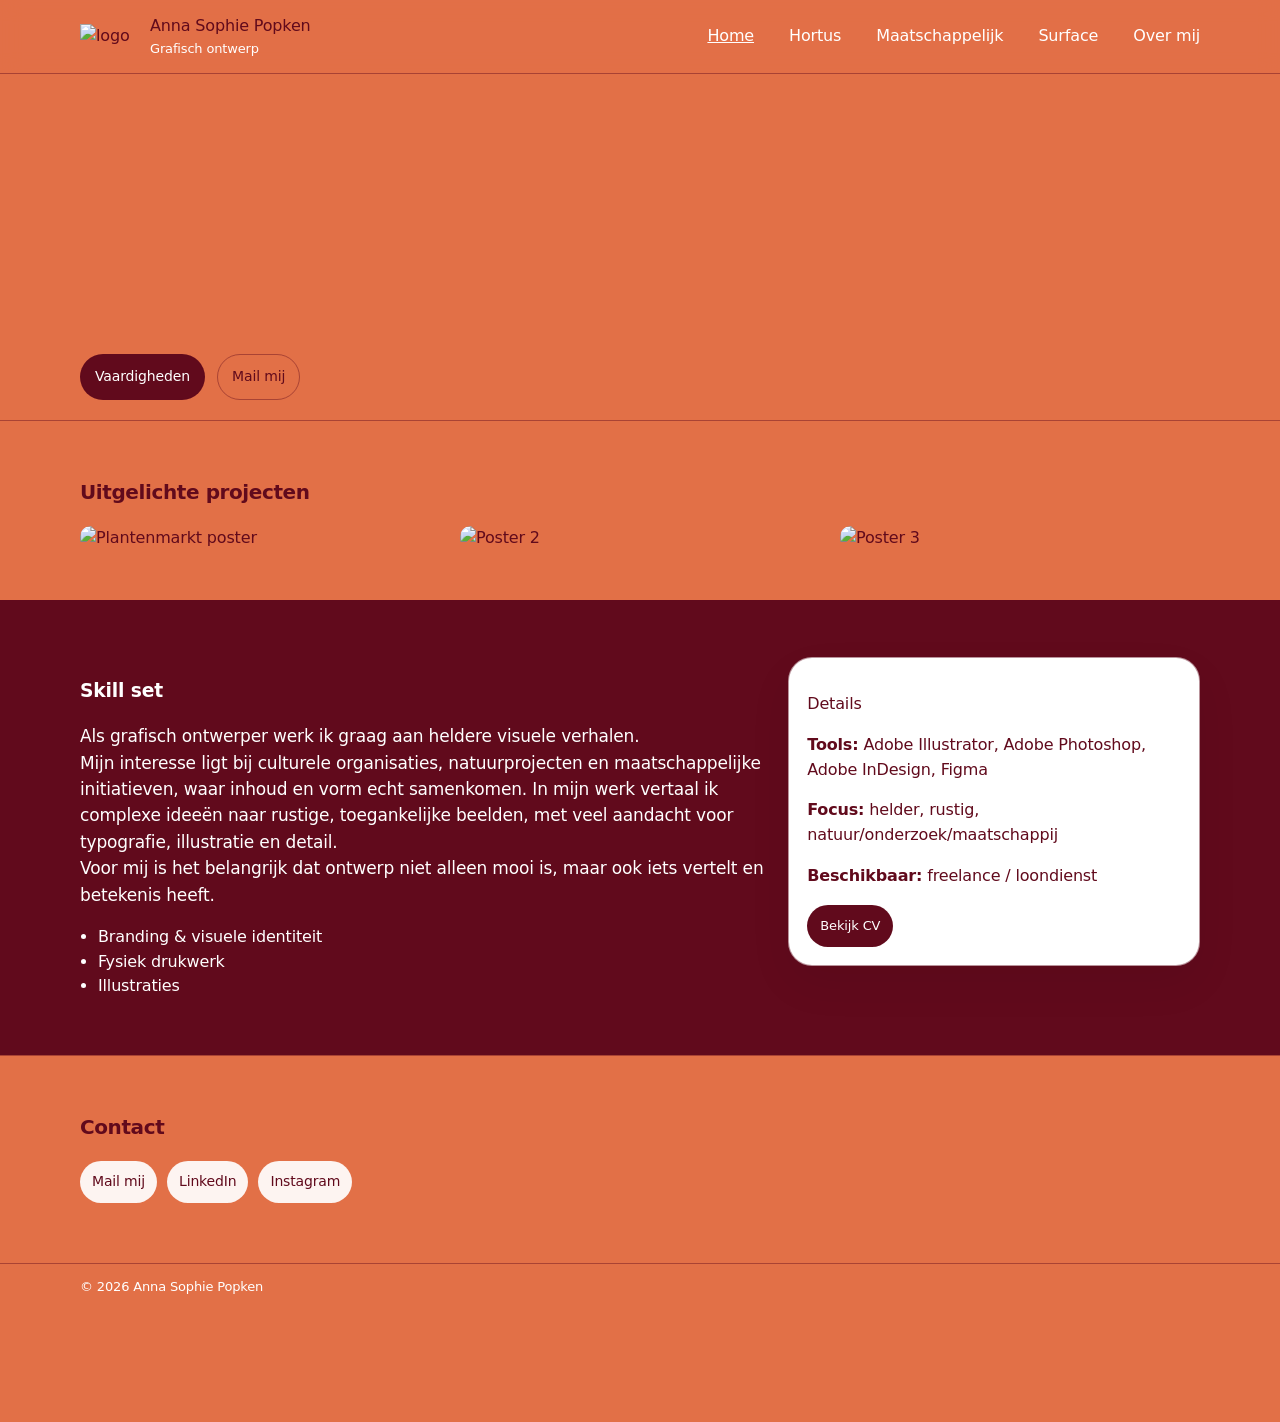
==== index.html @ 32955c43 "Add files via upload" ====
<!DOCTYPE html>
<html lang="nl">
<head>
  <meta charset="UTF-8" />
  <meta name="viewport" content="width=device-width, initial-scale=1.0" />
  <title>Anna Sophie Popken — Portfolio</title>
  <meta name="description" content="Portfolio van Anna Sophie Popken — graphic design, branding, illustration." />
  <link rel="stylesheet" href="style.css" />
<link rel="icon" type="image/png" href="images/favicon.png">
</head>

<body id="top">
  <a class="skip-link" href="#content">Sla navigatie over</a>

  <header class="site-header">
    <div class="container header-inner">
      <a class="brand" href="index.html">
                 <img src="images/favicon.png" alt="logo" class="anna-logo">
<div class="brand-text">
        <span class="brand__name">Anna Sophie Popken</span>
        <span class="brand__role">Grafisch ontwerp</span>
        </div>
      </a>
      <nav class="nav">
      <a href="index.html"><u>Home</u></a>
      <a href="hortus.html">Hortus</a>
      <a href="maatschappelijkecampagnes.html">Maatschappelijk</a>
      <a href="surface.html">Surface</a>
      <a href="overmij.html">Over mij</a>
      </nav>
    </div>
  </header>


<main id="content">
   <section id="hero-home" class="hero">
  <div class="container hero-inner"> 
  </div>

      <div class="container">
        <div class="hero-actions">
          <a class="button" href="#vaardigheden">Vaardigheden</a>
          <a class="button button--ghost" href="#contact">Mail mij</a>
        </div>
      </div>

    </section>

    <section id="work" class="section">
      <div class="container">
        <div class="section-head">
          <h2>Uitgelichte projecten</h2>
      
        </div>

   <div class="grid">

  <article class="card">
    <a class="card__link" href="hortus.html">
      <div class="card__media">
        <img src="images/StinzenBanner.png" alt="Plantenmarkt poster" loading="lazy">
      </div>
      <div class="card__meta">
        <h3>Stinzenplanten Banner</h3>
        <p>2026</p>
      </div>
    </a>
  </article>

  <article class="card">
    <a class="card__link" href="maatschappelijkecampagnes.html">
      <div class="card__media">
        <img src="images/MockupCardBox.png" alt="Poster 2" loading="lazy">
      </div>
      <div class="card__meta">
        <h3>Kaartspel RUG</h3>
        <p>2026</p>
      </div>
    </a>
  </article>

  <article class="card">
    <a class="card__link" href="surface.html">
      <div class="card__media">
        <img src="images/PosterSurface.png" alt="Poster 3" loading="lazy">
      </div>
      <div class="card__meta">
        <h3>Poster Aclo</h3>
        <p>2024</p>
      </div>
    </a>
  </article>
  
</div>
 
<br>
<br>
      
    <section id="vaardigheden" class="section section--alt">
      <div class="container two-col">
        <div>
          <h3>Skill set</h3>
          <p class="lead">
           Als grafisch ontwerper werk ik graag aan heldere visuele verhalen. <br> Mijn interesse ligt bij culturele organisaties, natuurprojecten en maatschappelijke initiatieven, waar inhoud en vorm echt samenkomen. 
           In mijn werk vertaal ik complexe ideeën naar rustige, toegankelijke beelden, met veel aandacht voor typografie, illustratie en detail. 
           <br>Voor mij is het belangrijk dat ontwerp niet alleen mooi is, maar ook iets vertelt en betekenis heeft.

          </p>

          <ul class="list">
            <li>Branding & visuele identiteit</li>
            <li>Fysiek drukwerk</li>
            <li>Illustraties</li>
          </ul>
        </div>

        <div class="about-card">
          <div class="about-card__inner">
            <p class="kicker">Details</p>
            <p><strong>Tools:</strong> Adobe Illustrator, Adobe Photoshop, Adobe InDesign, Figma</p>
            <p><strong>Focus:</strong> helder, rustig, natuur/onderzoek/maatschappij</p>
            <p><strong>Beschikbaar:</strong> freelance / loondienst</p>
            <a class="button button--small" href="#contact">Bekijk CV</a>
          </div>
        </div>
      </div>
    </section>
</div>
    <section id="contact" class="section">
      <div class="container contact">
        <div class="section-head">
          <h2>Contact</h2>
        </div>

        <div class="contact-row">
          <a class="contact-pill" href="mailto:aspopken@gmail.com">Mail mij</a>
          <a class="contact-pill" href="https://www.linkedin.com/in/anna-sophie-popken-62a085184/" target="_blank" rel="noreferrer">LinkedIn</a>
          <a class="contact-pill" href="https://www.instagram.com/annasophieeeeeeeee/" target="_blank" rel="noreferrer">Instagram</a>
        </div>
        
      </div>

     <footer class="footer">
        <p class="footer-text">© <span id="year"></span> Anna Sophie Popken</p>
        <a href="#top" class="back-to-top">↑</a>
     </footer>
  </main>

  <script>
    document.getElementById("year").textContent = new Date().getFullYear();
  </script>
</body>
</html>

<script>
  const btn = document.querySelector('.back-to-top');

  window.addEventListener('scroll', () => {
    if (window.scrollY > 300) {
      btn.style.opacity = '1';
      btn.style.pointerEvents = 'auto';
    } else {
      btn.style.opacity = '0';
      btn.style.pointerEvents = 'none';
    }
  });
</script>
---- style.css ----
/* ---------- Base ---------- */
:root{
  --bg: #e27047;       /* terracotta */
  --edge: 28px;        /* marge rondom afbeelding*/
  --bg-alt: hsl(348, 81%, 21%);  /* onder blok (over)*/
  --text: #610a1c;
  --muted: #ffffff; /* ondertext*/
  --line: hsla(348, 81%, 21%, 0.439);
  --card: #ffffff; /* witte blokken*/
  --shadow: 0 18px 45px rgba(0,0,0,.06);


  --max: 1120px;
  --pad: 24px;

  --radius: 18px;
  --radius-lg: 24px;

  --h1: clamp(34px, 4.6vw, 56px);
  --h2: 22px;
  
  --p: 16px;
  --lead: 17px;
}
  #vaardigheden h3 {
  color: #ffffff;
}

html{
  scroll-behavior: smooth;
}

*{ box-sizing: border-box; }
html, body{ height: 100%; }
body{
  margin: 0;
  font-family: ui-sans-serif, system-ui, -apple-system, Segoe UI, Roboto, Helvetica, Arial, "Apple Color Emoji", "Segoe UI Emoji";
  background: var(--bg);
  color: var(--text);
  line-height: 1.55;
  letter-spacing: -0.01em;
}

img{
  max-width: 100%;
  display: block;
}

a{
  color: inherit;
  text-decoration: none;
}

.container{
  width: min(var(--max), calc(100% - (var(--pad) * 2)));
  margin-inline: auto;
}

.skip-link{
  position: absolute;
  left: -999px;
  top: 12px;
  background: var(--card);
  border: 1px solid var(--line);
  padding: 10px 12px;
  border-radius: 10px;
  z-index: 9999;
}
.skip-link:focus{ left: 12px; }

/* ---------- Header ---------- */
.site-header{
  position: sticky;
  top: 0;
  z-index: 50;
  backdrop-filter: blur(10px);
  background: color-mix(in oklab, var(--bg) 82%, transparent);
  border-bottom: 1px solid var(--line);
  display: flex;
}

.header-inner{
  display: flex;
  align-items: center;
  justify-content: space-between;
  padding-block: 14px;
}

.brand {
  display: flex;          /* naast elkaar */
  align-items: center;  
  gap: 10px;              /* ruimte tussen logo en tekst */
}

.brand-text {
  display: flex;
  flex-direction: column; /* naam boven rol */           /* ruimte tussen naam en rol */
}

.anna-logo {
  width: 60px;
  height: auto;
}

.brand__role{
  font-size: 13px;
  color: var(--muted);
}

.nav{
  display: flex;
  gap: 35px;
  align-items: center;
  font-size: 16px;
  color: var(--muted);
}
.nav a:hover{ color: var(--text); }

.nav__cta{
  padding: 9px 12px;
  border: 1px solid var(--line);
  border-radius: 999px;
  background: color-mix(in oklab, var(--card) 92%, transparent);
}

/* ---------- Hero ---------- */
.hero{
  padding-top: 250px;
}

#hero-home{
  background-image: url("images/Banner.png");
  background-size: cover;
  background-position: center;
  background-repeat: no-repeat;
}
#hero-hortus{
  background-image: url("images/BannerHortus.png");
  background-size: cover;
  background-position: center;
  background-repeat: no-repeat;
}
#hero-maatschappelijk{
  background-image: url("images/BannerMaatschappelijk.png");
  background-size: cover;
  background-position: center;
  background-repeat: no-repeat;
}
#hero-surface{
  background-image: url("images/BannerSurface.png");
  background-size: cover;
  background-position: center;
  background-repeat: no-repeat;
}

.hero-actions{
  display: flex;
  gap: 12px;
  flex-wrap: wrap;
  padding: 30px 0 20px 0;
}

.hero-inner{
  display: flex;
  align-items: center;
  justify-content: space-between;
  gap: 0px;
}


/* .Anna-logo{
  width: 500px;
  height: auto;
  margin-top: 0px;
  margin-left: -140px;
}
.Anna-logo:hover{
  transform: scale(1.05);
  transition: transform 0.35s ease;
} */
/* 
.surface-logo{
  width: 100px;
  height: auto;
  margin-bottom: 40px;
}
.surface-logo:hover{
  transform: scale(1.05);
  transition: transform 0.35s ease;
}
.plant-logo{
  width: 300px;
  height: auto;
  margin-bottom: 40px;
}
.plant-logo:hover{
  transform: scale(1.05);
  transition: transform 0.35s ease;
}  */

/* ---------- Buttons ---------- */
.button{
  display: inline-flex;
  align-items: center;
  justify-content: center;
  padding: 11px 14px;
  border-radius: 999px;
  border: 1px solid var(--line);
  background: var(--text);
  color: #ffffff;
  font-size: 14px;
  letter-spacing: -0.01em;

}
.button:hover{
  transform: translateY(-4px);
  transition: ease-in-out 0.1s;
}

.button--ghost{
  background: transparent;
  color: var(--text);
}

.button--small{
  padding: 10px 12px;
  font-size: 13px;
  color: #ffffff;
}

/* ---------- Sections ---------- */
.section{
  padding: 56px 0;
  border-top: 1px solid var(--line);
}
.section--alt{
  background: var(--bg-alt);
}

.section-head{
  display: grid;
  gap: 6px;
  margin-bottom: 18px;
}
.section-head h2{
  margin: 0;
  font-size: 20px;
  letter-spacing: -0.02em;
}
.section-head p{
  margin: 0;
  color: var(--muted);
  max-width: 70ch;
  font-size: var(--p);
}

/* ---------- Portfolio gallery ---------- */
.grid{
  display: grid;
  grid-template-columns: repeat(3, 1fr);
  gap: 20px;
  align-items: start;
}

.card{
  position: relative;
  overflow: hidden;
  border-radius: 10px;
}

.card__link{
  display: block;
  position: relative;
  text-decoration: none;
}

.card__media{
  position: relative;
}

.card__media img{
  display: block;
  width: 100%;
  height: auto; /* behoudt eigen grootte/verhouding */
  border-radius: 10px;
}

/* Tekst-overlay */
.card__meta{
  position: absolute;
  inset: 0;
  display: flex;
  flex-direction: column;
  justify-content: center;   /* verticaal centreren */
  align-items: center;       /* horizontaal centreren */
  gap: 3px; /* ruimte tussen h3 en p */
  text-align: center;
  padding: 5px;
  background: rgba(0, 0, 0, 0.572);
  color: white;

  opacity: 0;
  transition: opacity 0,3s ease;
}

.card__meta h3{
    margin: 0;
  font-size: 25px;
  letter-spacing: -0.02em;
  color: white;
}

.card__meta p{
    margin: 0;

  font-size: 20px;
  color: rgba(255,255,255,0.9);
}

/* Hover */
.card:hover .card__meta{
  opacity: 1;
}

/* Kleine zoom op afbeelding */
.card__media img{
  transition: transform 0.35s ease;
}

.card:hover .card__media img{
  transform: scale(1.02);
}

/* Responsive */
@media (max-width: 900px){
  .grid{
    grid-template-columns: repeat(2, 1fr);
  }
}

@media (max-width: 600px){
  .grid{
    grid-template-columns: 1fr;
  }
}

/* ---------- Over mij ---------- */

#vaardigheden {
  width: 100vw;
  margin-left: calc(50% - 50vw);
  background: var(--bg-alt);
}

.two-col{
  display: grid;
  grid-template-columns: 1.25fr .75fr;
  gap: 22px;
  align-items: start;
}

.lead{
  font-size: var(--lead);
  color: var(--muted);
  margin-top: 10px;
}

.list{
  padding-left: 18px;
  margin: 16px 0 0;
  color: var(--muted);
}


.about-card{
  background: var(--card);
  border: 1px solid var(--line);
  border-radius: var(--radius-lg);
  box-shadow: var(--shadow);
}
.about-card__inner{
  padding: 18px;
}


/* ---------- Contact ---------- */
.contact-row{
  display: flex;
  flex-wrap: wrap;
  gap: 10px;
  margin-top: 10px;
  margin-bottom: 60px;
}
.contact-row2{
  gap: 20px;
  margin-top: 30px;
}

.contact-pill{
  background: color-mix(in oklab, var(--card) 92%, transparent);
  border-radius: 999px;
  padding: 10px 12px;
  font-size: 14px;
    color: hsl(348, 81%, 21%);  /* ← dit verandert de tekstkleur */

}
.contact-pill:hover{
  background: hsl(348, 81%, 21%);
  color: #ffffff;
  transition-duration: 200ms;

}

.footer{
  border-top: 1px solid var(--line);
  color: var(--muted);
  font-size: 13px;
  text-align: left;
}

.footer-text{
  width: min(var(--max), calc(100% - (var(--pad) * 2)));
  margin-inline: auto;
}

/* ---------- Responsive ---------- */
@media (max-width: 900px){
  .card{ grid-column: span 12; }
  .two-col{ grid-template-columns: 1fr; }
  .nav{ gap: 12px; }
}

@media (prefers-reduced-motion: reduce){
  *{ transition: none !important; scroll-behavior: auto !important; }
}


/* About pagina */

.about-section {
  display: flex;
  align-items: flex-start;
  gap: 40px;
  position: relative; /* dit is de basis */
}
.about-decor{
  position: absolute;
  bottom: -60px;
  right: 270px;

  width: 400px; /* pas aan */
  height: auto;

  opacity: 0.9; /* optioneel subtiel */
  pointer-events: none; /* voorkomt dat hij klikbaar is */
}
.about-image {
  width: 25%;
}
.about-image img {
  width: 100%;
  height: auto;
  border-radius: 18px;
  margin: 20px;
}
.about-text {
  width: 75%;
}

.about__text h2 {
  margin-bottom: 20px;
  font-size: 32px;
}

.about__text p {
  margin-bottom: 15px;
  line-height: 1.6;
}

/* Knop naar boven */
.back-to-top{
  position: fixed;
  bottom: 20px;
  right: 20px;

  width: 45px;
  height: 45px;
  border-radius: 50%;

  background: #fff;
  color: #000;
  text-align: center;
  line-height: 45px;
  font-size: 20px;
  text-decoration: none;

  box-shadow: 0 4px 10px rgba(0,0,0,0.15);
  transition: all 0.2s ease;
}

.back-to-top:hover{
  transform: translateY(-2px);
}

.back-to-top{
  opacity: 0;
  pointer-events: none;
}
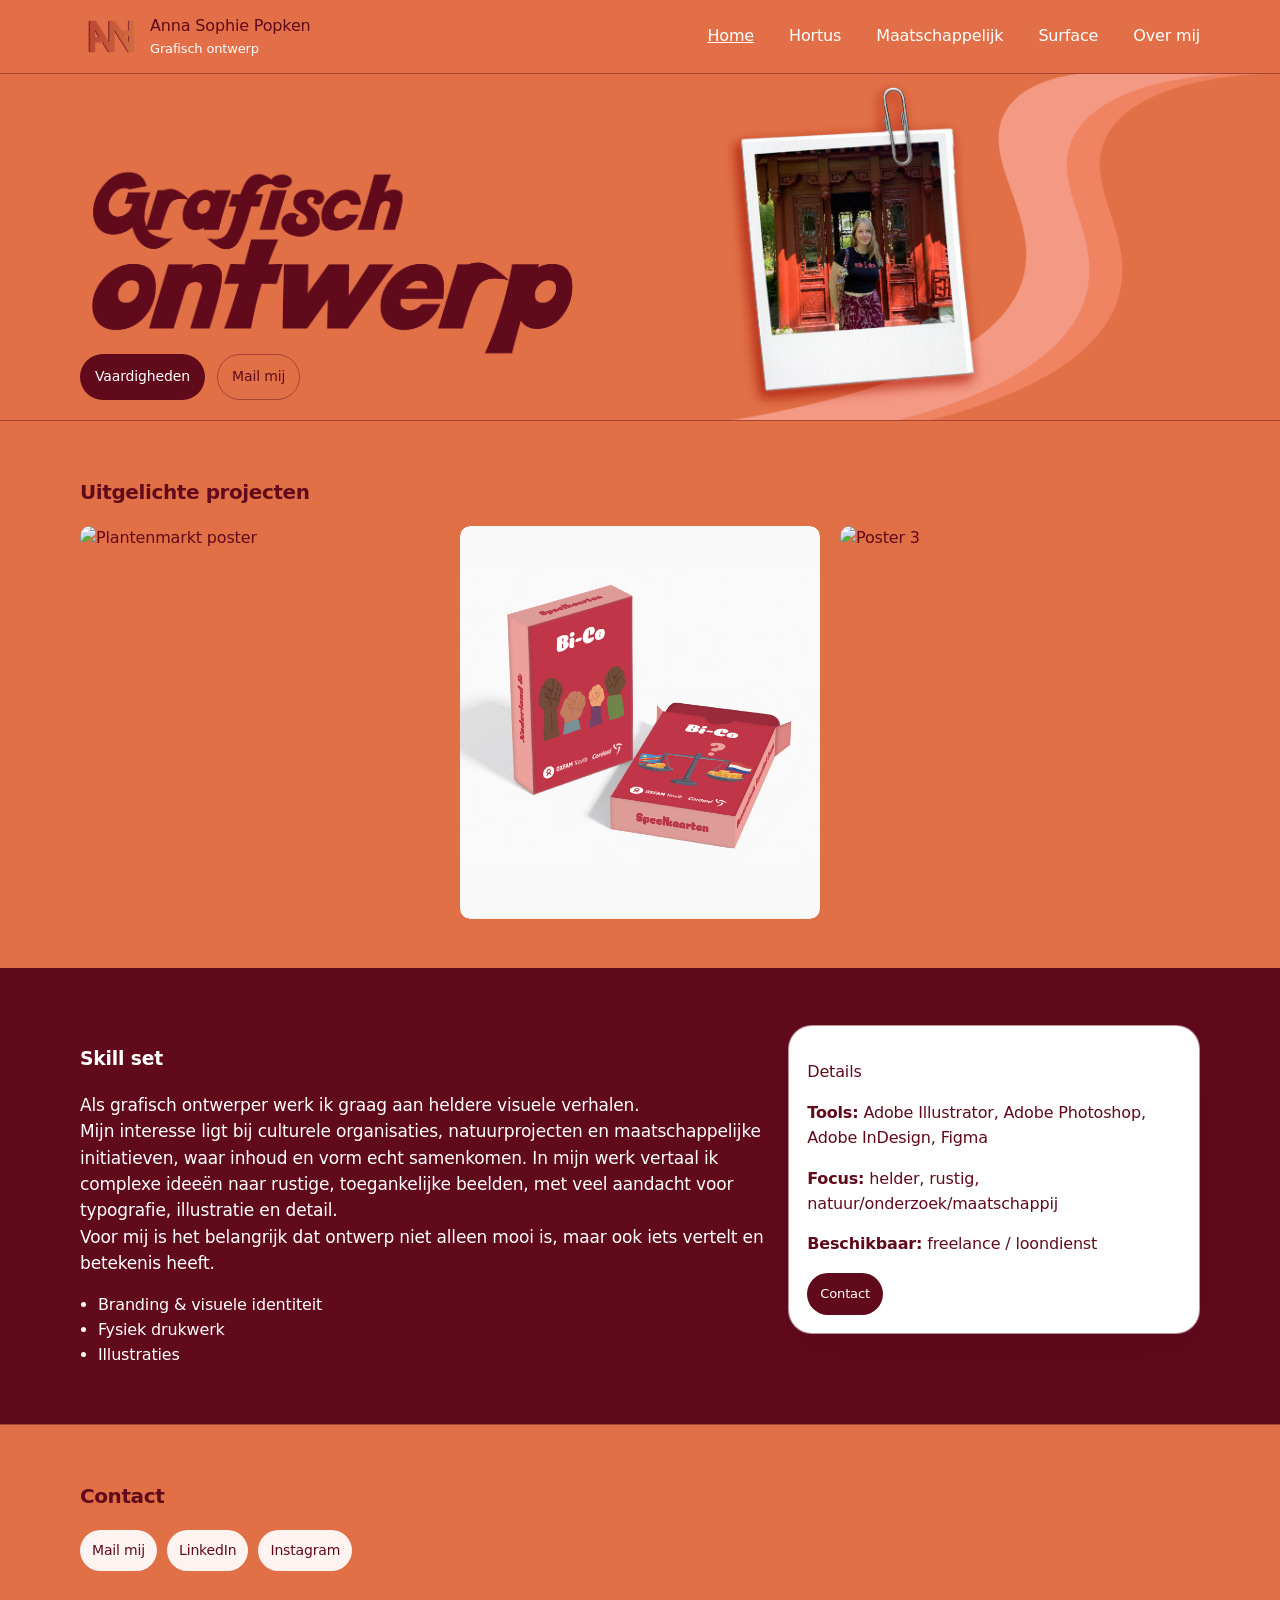
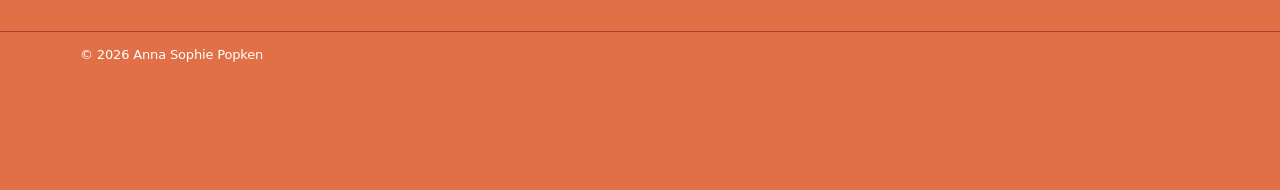
==== commit bf62095f: "Contact" ====
--- a/index.html
+++ b/index.html
@@ -120,7 +120,7 @@
             <p><strong>Tools:</strong> Adobe Illustrator, Adobe Photoshop, Adobe InDesign, Figma</p>
             <p><strong>Focus:</strong> helder, rustig, natuur/onderzoek/maatschappij</p>
             <p><strong>Beschikbaar:</strong> freelance / loondienst</p>
-            <a class="button button--small" href="#contact">Bekijk CV</a>
+            <a class="button button--small" href="#contact">Contact</a>
           </div>
         </div>
       </div>
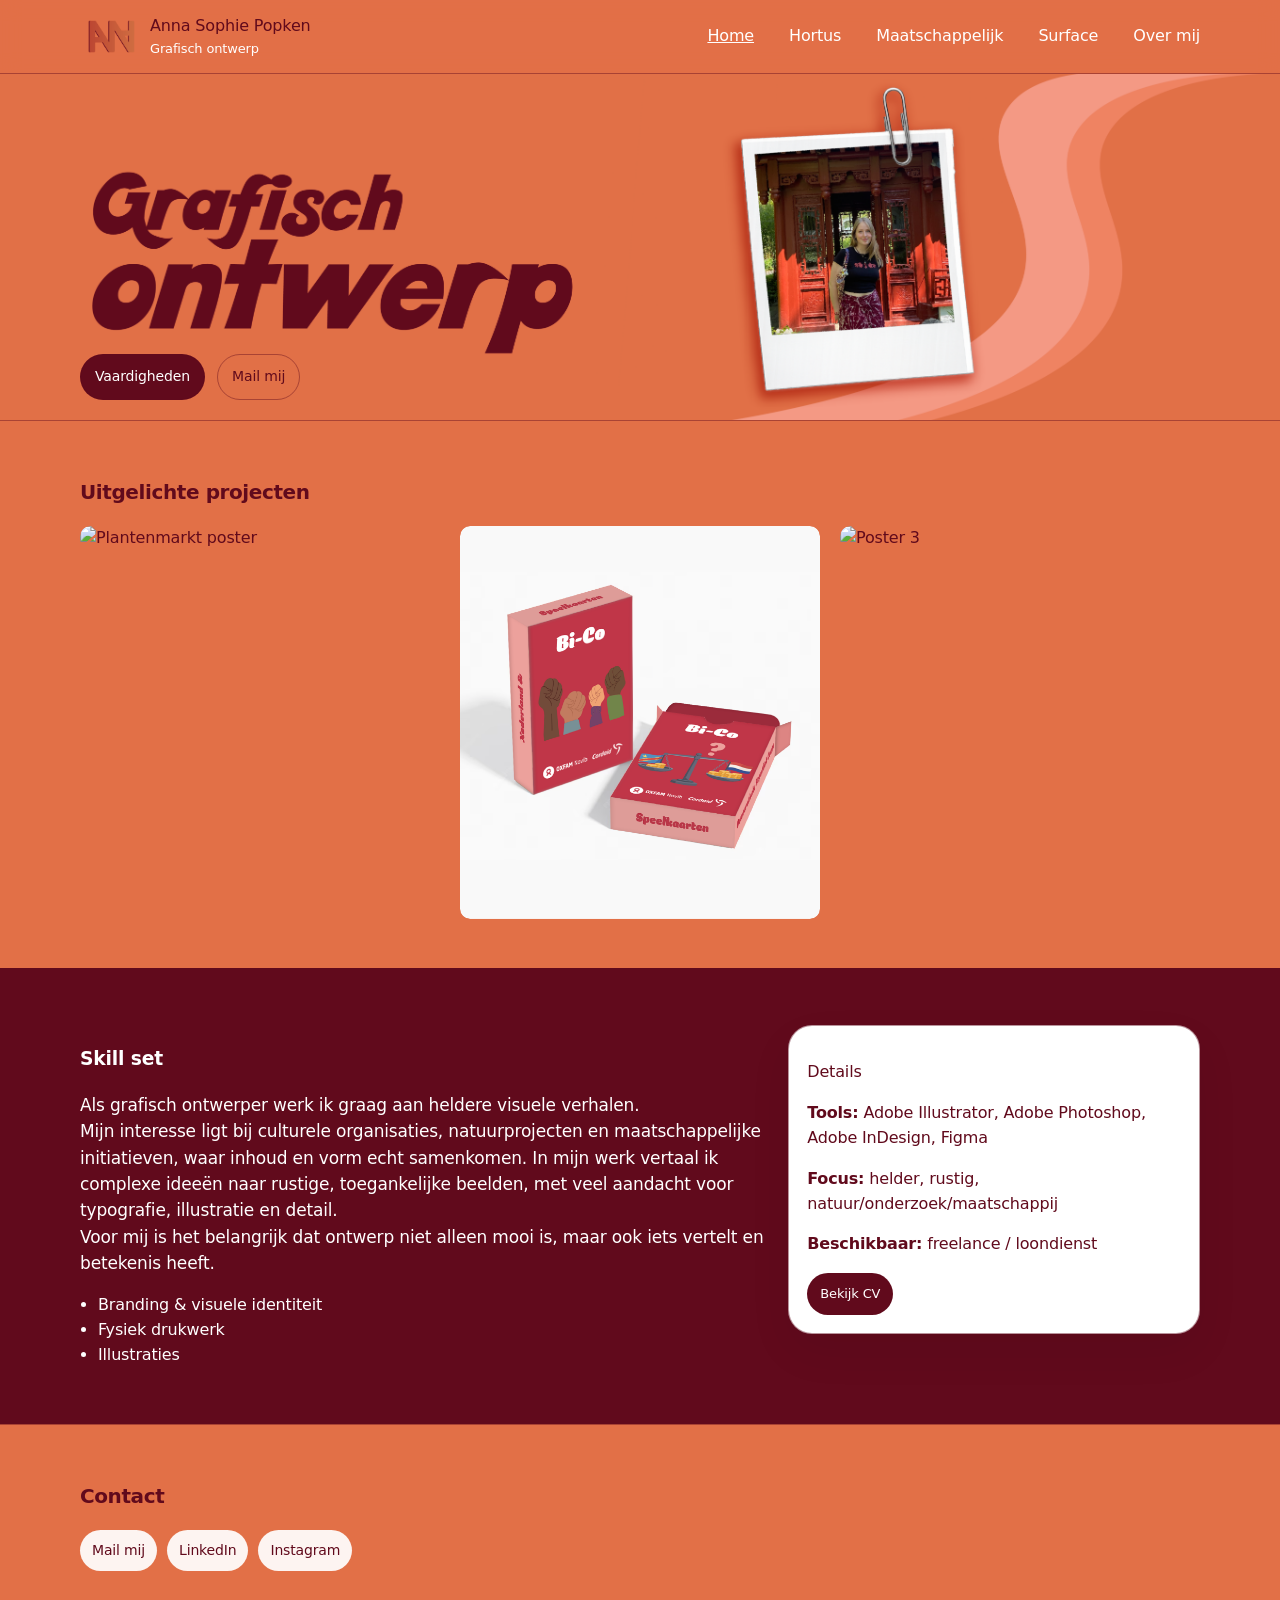
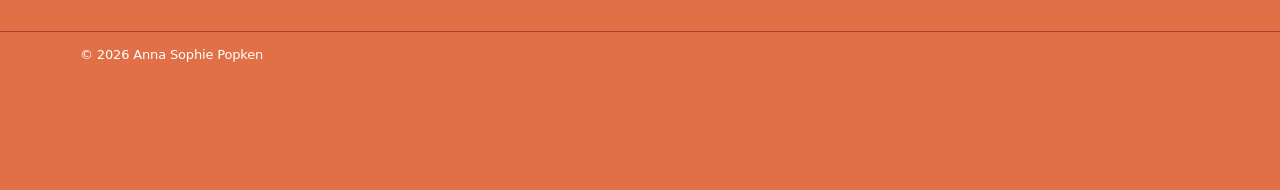
==== commit e21c0f25: "Opnieuw versturen" ====
--- a/index.html
+++ b/index.html
@@ -120,7 +120,7 @@
             <p><strong>Tools:</strong> Adobe Illustrator, Adobe Photoshop, Adobe InDesign, Figma</p>
             <p><strong>Focus:</strong> helder, rustig, natuur/onderzoek/maatschappij</p>
             <p><strong>Beschikbaar:</strong> freelance / loondienst</p>
-            <a class="button button--small" href="#contact">Contact</a>
+            <a class="button button--small" href="#contact">Bekijk CV</a>
           </div>
         </div>
       </div>
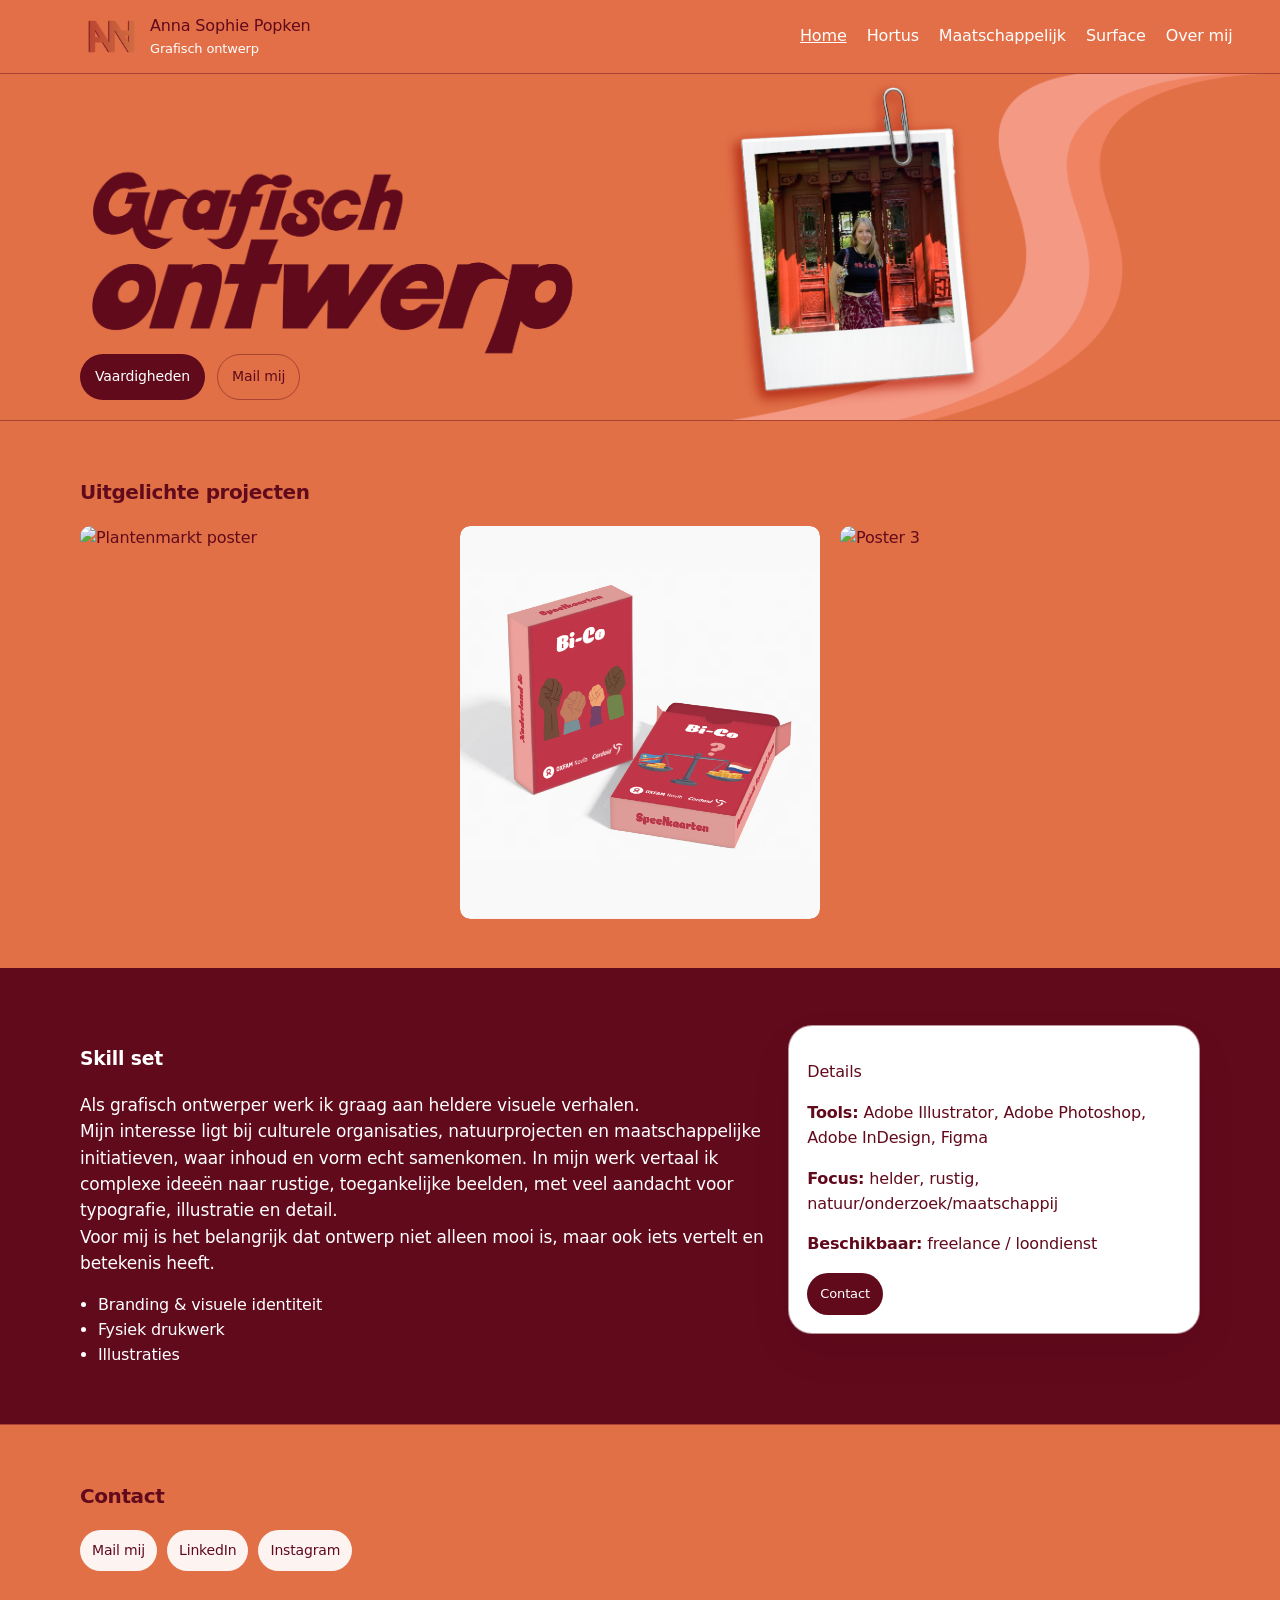
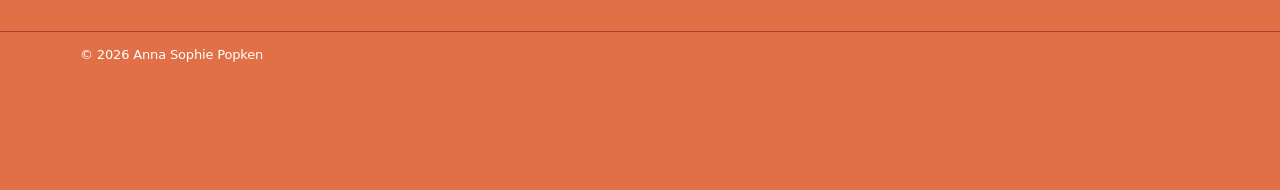
==== commit b29a41ab: "Mobile "first" Mobile "first"" ====
--- a/index.html
+++ b/index.html
@@ -21,7 +21,10 @@
         <span class="brand__role">Grafisch ontwerp</span>
         </div>
       </a>
-      <nav class="nav">
+       <button class="nav-toggle" id="navToggle">
+      ☰
+    </button>
+      <nav class="nav" id="navMenu">
       <a href="index.html"><u>Home</u></a>
       <a href="hortus.html">Hortus</a>
       <a href="maatschappelijkecampagnes.html">Maatschappelijk</a>
@@ -30,12 +33,14 @@
       </nav>
     </div>
   </header>
+  
 
 
 <main id="content">
    <section id="hero-home" class="hero">
   <div class="container hero-inner"> 
   </div>
+<p class="mobile-text">Grafisch ontwerp waarin vorm en betekenis samenkomen.</p>
 
       <div class="container">
         <div class="hero-actions">
@@ -120,7 +125,7 @@
             <p><strong>Tools:</strong> Adobe Illustrator, Adobe Photoshop, Adobe InDesign, Figma</p>
             <p><strong>Focus:</strong> helder, rustig, natuur/onderzoek/maatschappij</p>
             <p><strong>Beschikbaar:</strong> freelance / loondienst</p>
-            <a class="button button--small" href="#contact">Bekijk CV</a>
+            <a class="button button--small" href="#contact">Contact</a>
           </div>
         </div>
       </div>
@@ -135,7 +140,7 @@
         <div class="contact-row">
           <a class="contact-pill" href="mailto:aspopken@gmail.com">Mail mij</a>
           <a class="contact-pill" href="https://www.linkedin.com/in/anna-sophie-popken-62a085184/" target="_blank" rel="noreferrer">LinkedIn</a>
-          <a class="contact-pill" href="https://www.instagram.com/annasophieeeeeeeee/" target="_blank" rel="noreferrer">Instagram</a>
+          <a class="contact-pill" href="https://www.instagram.com/cre_anna22/" target="_blank" rel="noreferrer">Instagram</a>
         </div>
         
       </div>
@@ -164,4 +169,13 @@
       btn.style.pointerEvents = 'none';
     }
   });
+
+ 
+  const toggle = document.getElementById("navToggle");
+  const menu = document.getElementById("navMenu");
+
+  toggle.addEventListener("click", () => {
+    menu.classList.toggle("active");
+  });
+
 </script>
--- a/style.css
+++ b/style.css
@@ -76,7 +76,6 @@
   backdrop-filter: blur(10px);
   background: color-mix(in oklab, var(--bg) 82%, transparent);
   border-bottom: 1px solid var(--line);
-  display: flex;
 }
 
 .header-inner{
@@ -107,12 +106,14 @@
   color: var(--muted);
 }
 
+@media (min-width: 769px) {
 .nav{
   display: flex;
   gap: 35px;
   align-items: center;
   font-size: 16px;
   color: var(--muted);
+  margin-right: 400px;
 }
 .nav a:hover{ color: var(--text); }
 
@@ -122,12 +123,16 @@
   border-radius: 999px;
   background: color-mix(in oklab, var(--card) 92%, transparent);
 }
+}
 
 /* ---------- Hero ---------- */
+
+
+@media (min-width: 769px) {
+
 .hero{
   padding-top: 250px;
 }
-
 #hero-home{
   background-image: url("images/Banner.png");
   background-size: cover;
@@ -152,6 +157,7 @@
   background-position: center;
   background-repeat: no-repeat;
 }
+}
 
 .hero-actions{
   display: flex;
@@ -167,36 +173,20 @@
   gap: 0px;
 }
 
-
-/* .Anna-logo{
-  width: 500px;
-  height: auto;
-  margin-top: 0px;
-  margin-left: -140px;
-}
-.Anna-logo:hover{
-  transform: scale(1.05);
-  transition: transform 0.35s ease;
-} */
-/* 
-.surface-logo{
-  width: 100px;
-  height: auto;
-  margin-bottom: 40px;
-}
-.surface-logo:hover{
-  transform: scale(1.05);
-  transition: transform 0.35s ease;
-}
-.plant-logo{
-  width: 300px;
-  height: auto;
-  margin-bottom: 40px;
-}
-.plant-logo:hover{
-  transform: scale(1.05);
-  transition: transform 0.35s ease;
-}  */
+.mobile-text {
+  display: none;
+}
+
+@media (max-width: 768px) {
+  .mobile-text {
+    display: block;
+    margin-bottom: 10px; /* beetje ruimte boven de foto */
+    color: var(--muted);
+    font-size: var(--p);
+    padding: 10px 30px; /* beetje ruimte aan de zijkanten */
+
+  }
+}
 
 /* ---------- Buttons ---------- */
 .button{
@@ -230,7 +220,12 @@
 
 /* ---------- Sections ---------- */
 .section{
-  padding: 56px 0;
+  @media (min-width: 768px) {
+  padding: 56px 0; /*hier*/
+  }
+   @media (max-width: 768px) {
+  padding: 20px 0; /*hier*/
+  }
   border-top: 1px solid var(--line);
 }
 .section--alt{
@@ -254,7 +249,7 @@
   font-size: var(--p);
 }
 
-/* ---------- Portfolio gallery ---------- */
+/* ---------- Portfolio gallery grid ---------- */
 .grid{
   display: grid;
   grid-template-columns: repeat(3, 1fr);
@@ -505,4 +500,57 @@
 .back-to-top{
   opacity: 0;
   pointer-events: none;
+}
+
+/* Dit is voor mobiel scherm */
+.nav {
+  display: flex;
+  gap: 20px;
+}
+
+.nav-toggle {
+  display: none;
+}
+
+@media (max-width: 768px) {
+
+  .nav {
+    position: absolute;
+    top: 70px;
+    background: #e27047;
+    width: 200px;
+    flex-direction: column;
+    padding: 20px;
+    box-shadow: #8c3f23 0px 4px 10px;
+    border-radius: 12px;
+    display: none; /* standaard verborgen */
+    font-size: 16px;
+    color: var(--muted);
+    right: 20px;   
+  }
+
+  .nav.active {
+    display: flex; /* zichtbaar als actief */
+  }
+
+  .nav-toggle {
+    display: flex;
+    font-size: 28px;
+    background: none;
+    border: none;
+    cursor: pointer;
+    margin-right: 20px;
+    color: white;  
+
+    
+  }
+}
+
+.nav {
+  transform: translateX(100%);
+  transition: transform 0.3s ease;
+}
+
+.nav.active {
+  transform: translateX(0);
 }
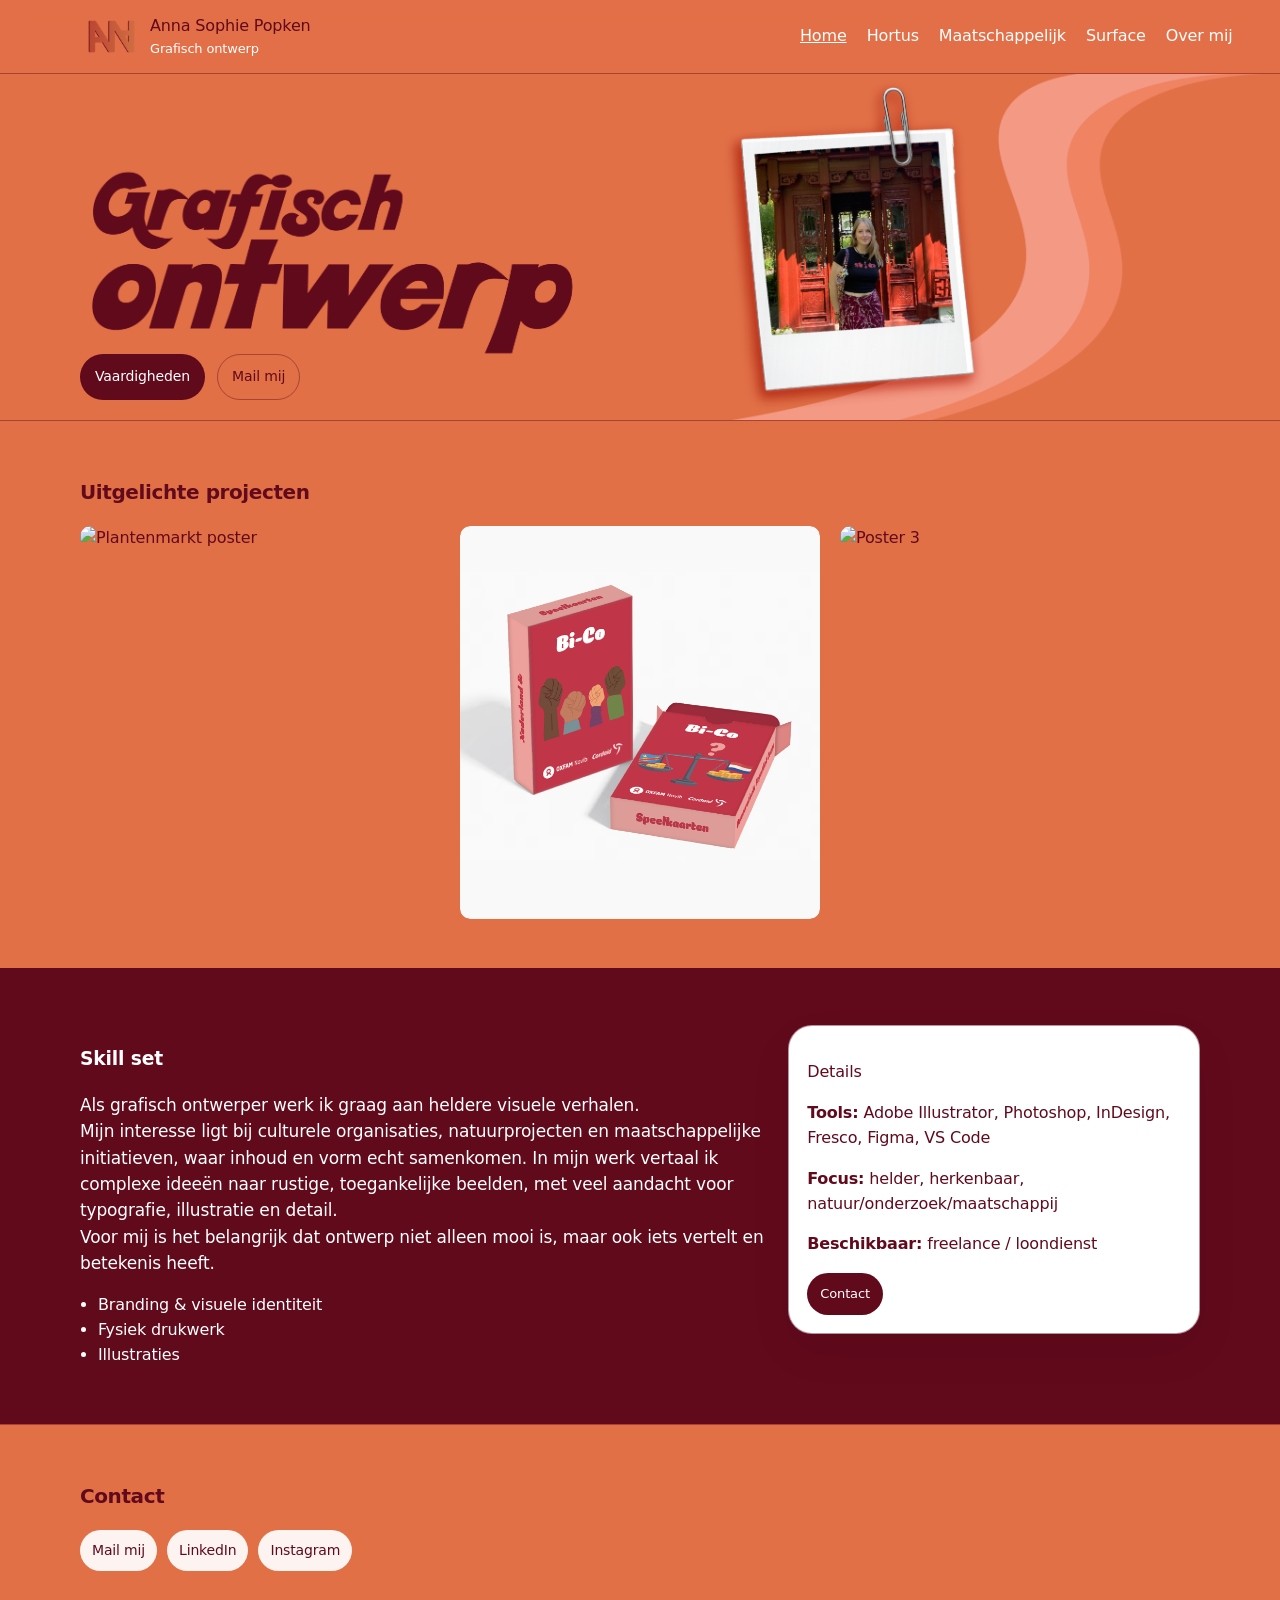
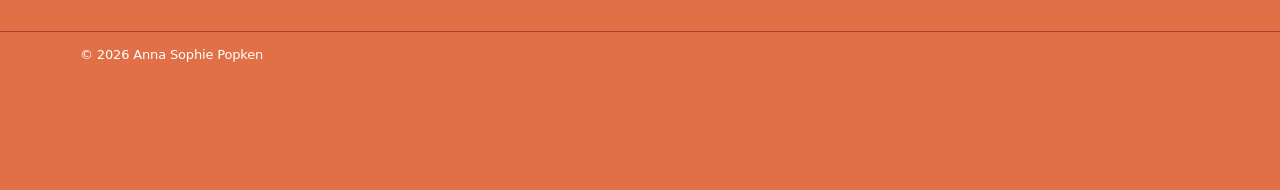
==== commit 76842599: "VlaggenIllustraties VlaggenIllustraties" ====
--- a/index.html
+++ b/index.html
@@ -122,8 +122,8 @@
         <div class="about-card">
           <div class="about-card__inner">
             <p class="kicker">Details</p>
-            <p><strong>Tools:</strong> Adobe Illustrator, Adobe Photoshop, Adobe InDesign, Figma</p>
-            <p><strong>Focus:</strong> helder, rustig, natuur/onderzoek/maatschappij</p>
+            <p><strong>Tools:</strong> Adobe Illustrator, Photoshop, InDesign, Fresco, Figma, VS Code</p>
+            <p><strong>Focus:</strong> helder, herkenbaar, natuur/onderzoek/maatschappij</p>
             <p><strong>Beschikbaar:</strong> freelance / loondienst</p>
             <a class="button button--small" href="#contact">Contact</a>
           </div>
--- a/style.css
+++ b/style.css
@@ -440,10 +440,10 @@
 }
 .about-decor{
   position: absolute;
-  bottom: -60px;
-  right: 270px;
-
-  width: 400px; /* pas aan */
+  bottom: -90px;
+  right: 500px;
+
+  width: 350px; /* pas aan */
   height: auto;
 
   opacity: 0.9; /* optioneel subtiel */
